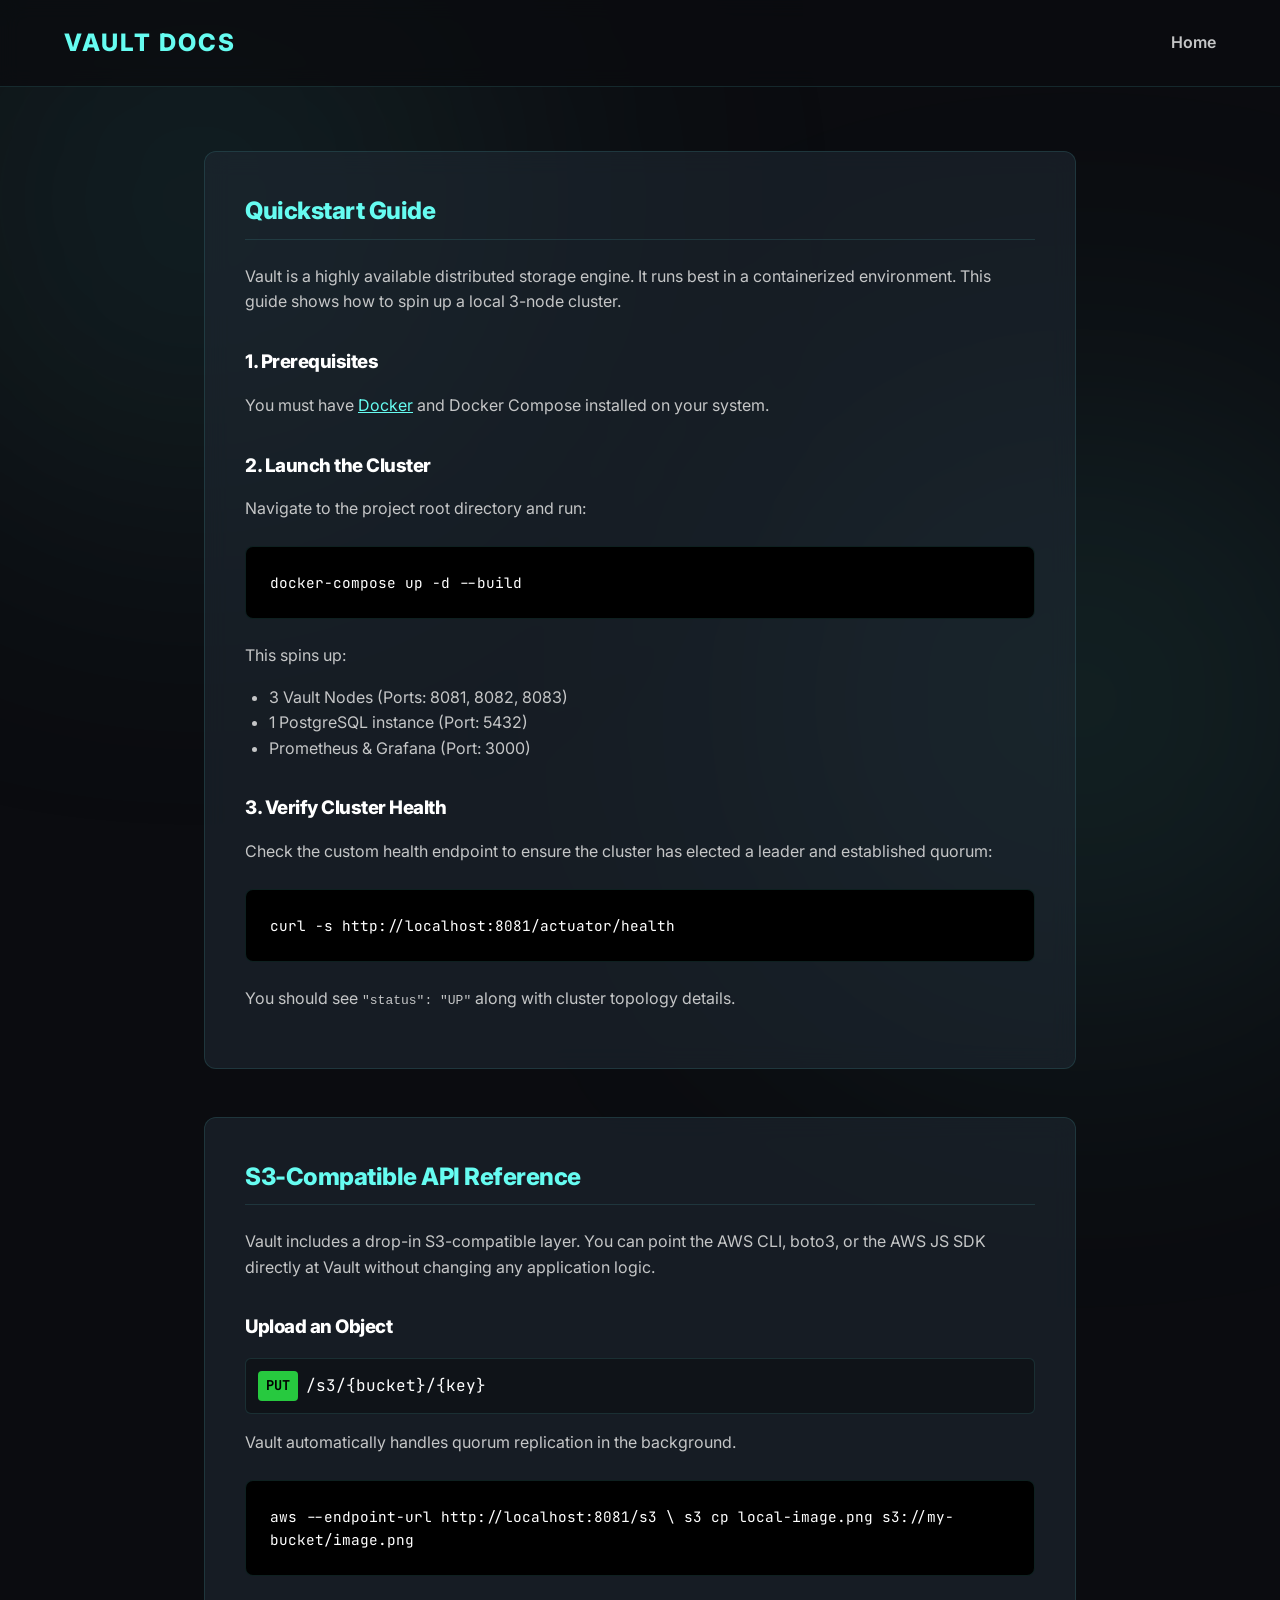
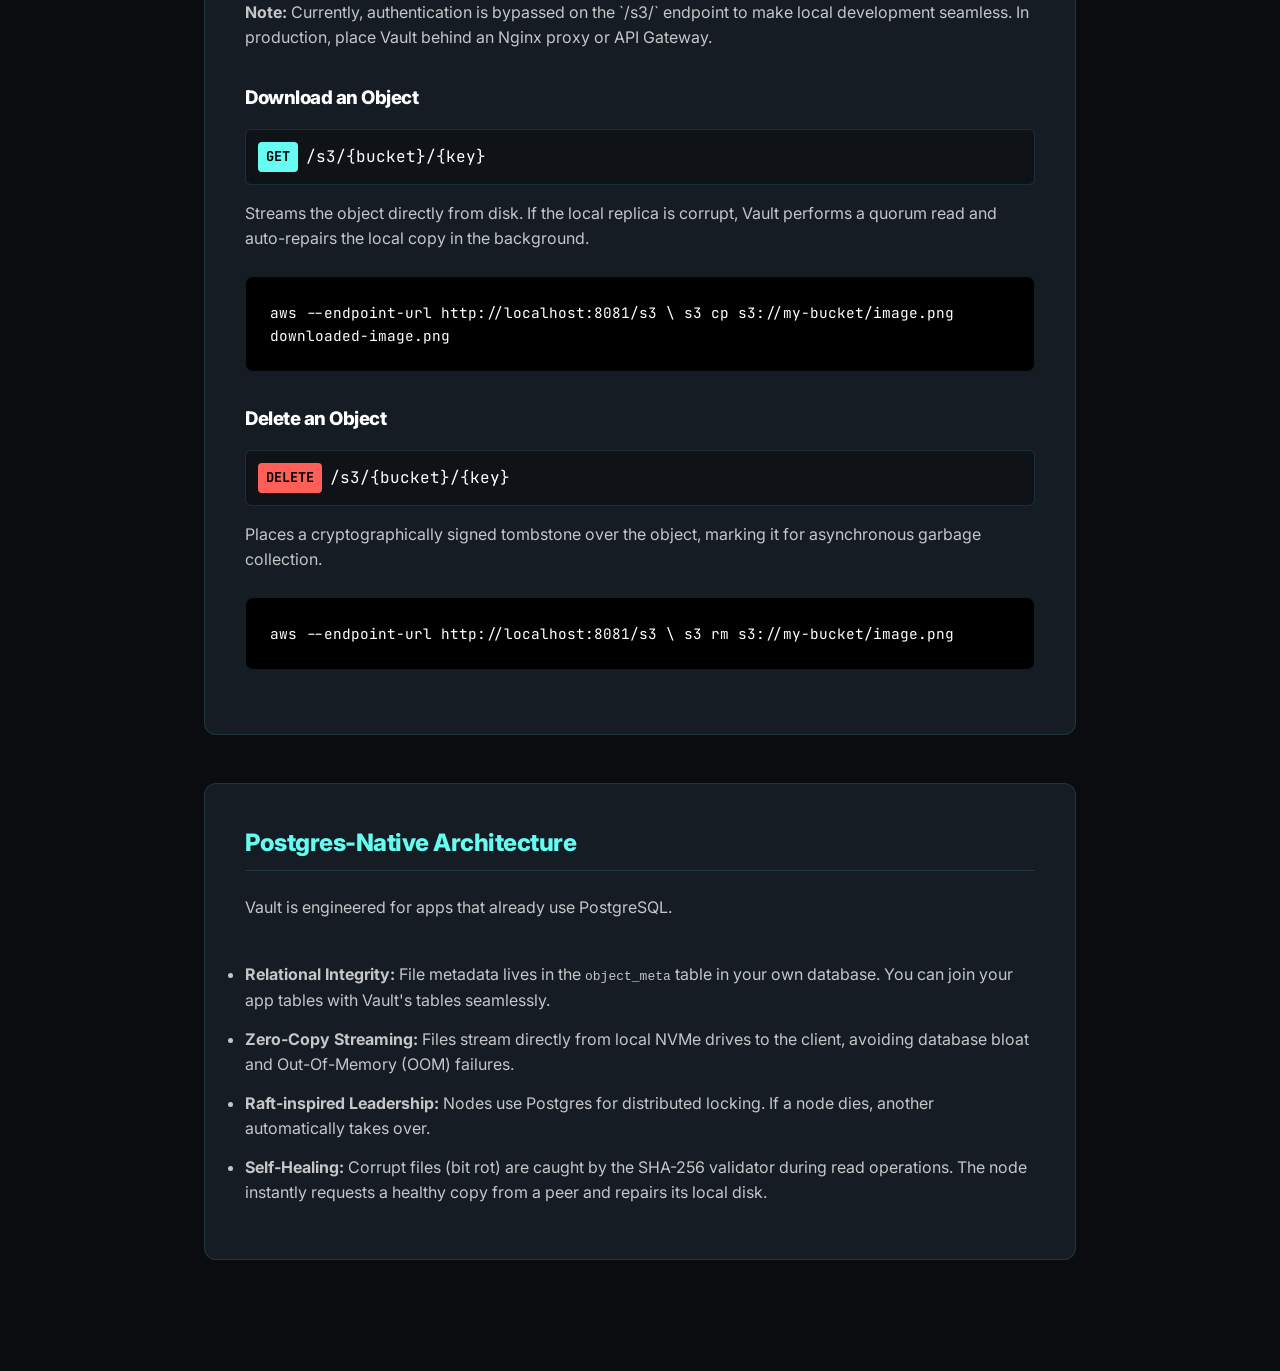
==== website/docs.html @ c1468070 "Initial commit with Vault project fixes" ====
<!DOCTYPE html>
<html lang="en">
<head>
    <meta charset="UTF-8">
    <meta name="viewport" content="width=device-width, initial-scale=1.0">
    <title>Vault Documentation</title>
    <link rel="stylesheet" href="styles.css">
    <link href="https://fonts.googleapis.com/css2?family=Inter:wght@300;400;600;800&family=JetBrains+Mono:wght@400;700&display=swap" rel="stylesheet">
    <style>
        .docs-container {
            max-width: 1000px;
            margin: 0 auto;
            padding: 4rem 5%;
        }
        .docs-section {
            background: var(--surface-color);
            backdrop-filter: blur(12px);
            -webkit-backdrop-filter: blur(12px);
            border: 1px solid var(--surface-border);
            border-radius: 12px;
            padding: 2.5rem;
            margin-bottom: 3rem;
        }
        .docs-section h2 {
            color: var(--primary-color);
            margin-bottom: 1.5rem;
            border-bottom: 1px solid var(--surface-border);
            padding-bottom: 0.5rem;
        }
        .docs-section h3 {
            color: #fff;
            margin: 2rem 0 1rem;
        }
        .docs-section p {
            margin-bottom: 1rem;
            color: var(--text-secondary);
        }
        .code-block {
            background: #000;
            border: 1px solid var(--surface-border);
            padding: 1.5rem;
            border-radius: 8px;
            overflow-x: auto;
            font-family: 'JetBrains Mono', monospace;
            font-size: 0.9rem;
            margin: 1.5rem 0;
            color: #fff;
        }
        .method {
            display: inline-block;
            padding: 0.25rem 0.5rem;
            border-radius: 4px;
            font-weight: bold;
            font-size: 0.85rem;
            margin-right: 0.5rem;
        }
        .method.post { background: #27c93f; color: #000; }
        .method.get { background: #66fcf1; color: #000; }
        .method.delete { background: #ff5f56; color: #000; }
        
        .api-endpoint {
            display: flex;
            align-items: center;
            background: rgba(0,0,0,0.3);
            padding: 0.75rem;
            border-radius: 6px;
            border: 1px solid var(--surface-border);
            margin-bottom: 1rem;
            font-family: 'JetBrains Mono', monospace;
        }
    </style>
</head>
<body>
    <nav class="navbar">
        <div class="logo">Vault Docs</div>
        <ul class="nav-links">
            <li><a href="index.html">Home</a></li>
        </ul>
    </nav>

    <div class="docs-container">
        
        <div class="docs-section" id="quickstart">
            <h2>Quickstart Guide</h2>
            <p>Vault is a highly available distributed storage engine. It runs best in a containerized environment. This guide shows how to spin up a local 3-node cluster.</p>
            
            <h3>1. Prerequisites</h3>
            <p>You must have <a href="https://www.docker.com/products/docker-desktop/" target="_blank" style="color:var(--primary-color)">Docker</a> and Docker Compose installed on your system.</p>

            <h3>2. Launch the Cluster</h3>
            <p>Navigate to the project root directory and run:</p>
            <div class="code-block">docker-compose up -d --build</div>
            <p>This spins up:</p>
            <ul>
                <li style="color:var(--text-secondary); margin-left: 1.5rem;">3 Vault Nodes (Ports: 8081, 8082, 8083)</li>
                <li style="color:var(--text-secondary); margin-left: 1.5rem;">1 PostgreSQL instance (Port: 5432)</li>
                <li style="color:var(--text-secondary); margin-left: 1.5rem;">Prometheus & Grafana (Port: 3000)</li>
            </ul>

            <h3>3. Verify Cluster Health</h3>
            <p>Check the custom health endpoint to ensure the cluster has elected a leader and established quorum:</p>
            <div class="code-block">curl -s http://localhost:8081/actuator/health</div>
            <p>You should see <code>"status": "UP"</code> along with cluster topology details.</p>
        </div>

        <div class="docs-section" id="api">
            <h2>S3-Compatible API Reference</h2>
            <p>Vault includes a drop-in S3-compatible layer. You can point the AWS CLI, boto3, or the AWS JS SDK directly at Vault without changing any application logic.</p>

            <h3>Upload an Object</h3>
            <div class="api-endpoint">
                <span class="method post">PUT</span>
                <span>/s3/{bucket}/{key}</span>
            </div>
            <p>Vault automatically handles quorum replication in the background.</p>
            <div class="code-block">aws --endpoint-url http://localhost:8081/s3 \
  s3 cp local-image.png s3://my-bucket/image.png</div>
            <p><strong>Note:</strong> Currently, authentication is bypassed on the `/s3/` endpoint to make local development seamless. In production, place Vault behind an Nginx proxy or API Gateway.</p>

            <h3>Download an Object</h3>
            <div class="api-endpoint">
                <span class="method get">GET</span>
                <span>/s3/{bucket}/{key}</span>
            </div>
            <p>Streams the object directly from disk. If the local replica is corrupt, Vault performs a quorum read and auto-repairs the local copy in the background.</p>
            <div class="code-block">aws --endpoint-url http://localhost:8081/s3 \
  s3 cp s3://my-bucket/image.png downloaded-image.png</div>

            <h3>Delete an Object</h3>
            <div class="api-endpoint">
                <span class="method delete">DELETE</span>
                <span>/s3/{bucket}/{key}</span>
            </div>
            <p>Places a cryptographically signed tombstone over the object, marking it for asynchronous garbage collection.</p>
            <div class="code-block">aws --endpoint-url http://localhost:8081/s3 \
  s3 rm s3://my-bucket/image.png</div>
        </div>

        <div class="docs-section" id="architecture">
            <h2>Postgres-Native Architecture</h2>
            <p>Vault is engineered for apps that already use PostgreSQL.</p>
            <br>
            <ul>
                <li style="color:var(--text-secondary); margin-bottom: 0.8rem;"><strong>Relational Integrity:</strong> File metadata lives in the <code>object_meta</code> table in your own database. You can join your app tables with Vault's tables seamlessly.</li>
                <li style="color:var(--text-secondary); margin-bottom: 0.8rem;"><strong>Zero-Copy Streaming:</strong> Files stream directly from local NVMe drives to the client, avoiding database bloat and Out-Of-Memory (OOM) failures.</li>
                <li style="color:var(--text-secondary); margin-bottom: 0.8rem;"><strong>Raft-inspired Leadership:</strong> Nodes use Postgres for distributed locking. If a node dies, another automatically takes over.</li>
                <li style="color:var(--text-secondary); margin-bottom: 0.8rem;"><strong>Self-Healing:</strong> Corrupt files (bit rot) are caught by the SHA-256 validator during read operations. The node instantly requests a healthy copy from a peer and repairs its local disk.</li>
            </ul>
        </div>
    </div>
</body>
</html>
---- website/styles.css ----
:root {
    --bg-color: #0b0c10;
    --surface-color: rgba(31, 40, 51, 0.6);
    --surface-border: rgba(69, 162, 158, 0.2);
    --primary-color: #66fcf1;
    --secondary-color: #45a29e;
    --text-primary: #ffffff;
    --text-secondary: #c5c6c7;
    --glow-spread: rgba(102, 252, 241, 0.4);
}

* {
    margin: 0;
    padding: 0;
    box-sizing: border-box;
}

html {
    scroll-behavior: smooth;
    scroll-padding-top: 100px; /* Fix for sticky navbar anchor obscuring */
}

body {
    font-family: 'Inter', sans-serif;
    background-color: var(--bg-color);
    color: var(--text-primary);
    line-height: 1.6;
    overflow-x: hidden;
}

/* Background elements for depth */
body::before, body::after {
    content: '';
    position: fixed;
    width: 600px;
    height: 600px;
    border-radius: 50%;
    filter: blur(150px);
    z-index: -1;
}

body::before {
    top: -100px;
    left: -100px;
    background: rgba(69, 162, 158, 0.15);
}

body::after {
    bottom: -100px;
    right: -100px;
    background: rgba(102, 252, 241, 0.1);
}

/* Glassmorphism utility */
.glass {
    background: var(--surface-color);
    backdrop-filter: blur(12px);
    -webkit-backdrop-filter: blur(12px);
    border: 1px solid var(--surface-border);
    border-radius: 16px;
}

/* Typography */
h1, h2, h3 {
    font-weight: 800;
    letter-spacing: -0.5px;
}

.glow-text {
    font-size: 4rem;
    background: linear-gradient(90deg, #fff, var(--primary-color));
    -webkit-background-clip: text;
    -webkit-text-fill-color: transparent;
    text-shadow: 0 0 30px var(--glow-spread);
    margin-bottom: 1.5rem;
    line-height: 1.1;
}

.section-title {
    font-size: 2.5rem;
    text-align: center;
    margin-bottom: 3rem;
    color: var(--primary-color);
}

/* Navigation */
.navbar {
    display: flex;
    justify-content: space-between;
    align-items: center;
    padding: 1.5rem 5%;
    position: sticky;
    top: 0;
    z-index: 100;
    background: rgba(11, 12, 16, 0.8);
    backdrop-filter: blur(10px);
    border-bottom: 1px solid var(--surface-border);
}

.logo {
    font-size: 1.5rem;
    font-weight: 800;
    color: var(--primary-color);
    letter-spacing: 2px;
    text-transform: uppercase;
}

.nav-links {
    list-style: none;
    display: flex;
    gap: 2rem;
    align-items: center;
}

.nav-links a {
    color: var(--text-secondary);
    text-decoration: none;
    font-weight: 600;
    transition: color 0.3s ease;
}

.nav-links a:hover {
    color: var(--primary-color);
}

/* Buttons */
.btn {
    display: inline-block;
    padding: 0.8rem 1.5rem;
    border-radius: 8px;
    font-weight: 600;
    text-decoration: none;
    transition: all 0.3s ease;
    cursor: pointer;
    border: none;
}

.primary-btn {
    background: var(--primary-color);
    color: var(--bg-color);
    font-size: 1.1rem;
    padding: 1rem 2rem;
    box-shadow: 0 0 20px rgba(102, 252, 241, 0.3);
}

.primary-btn:hover {
    transform: translateY(-2px);
    box-shadow: 0 0 30px rgba(102, 252, 241, 0.5);
}

.primary-btn-sm {
    background: var(--primary-color);
    color: var(--bg-color);
    padding: 0.5rem 1rem;
}

.secondary-btn {
    background: transparent;
    color: var(--primary-color);
    border: 1px solid var(--primary-color);
    font-size: 1.1rem;
    padding: 1rem 2rem;
}

.secondary-btn:hover {
    background: rgba(102, 252, 241, 0.1);
}

/* Hero Section */
.hero {
    display: flex;
    align-items: center;
    justify-content: space-between;
    padding: 8rem 5%;
    min-height: 80vh;
}

.hero-content {
    flex: 1;
    max-width: 600px;
}

.hero-content p {
    font-size: 1.25rem;
    color: var(--text-secondary);
    margin-bottom: 2.5rem;
}

.hero-buttons {
    display: flex;
    gap: 1.5rem;
}

/* Floating 3D Cube Animation for Hero */
.hero-visual {
    flex: 1;
    display: flex;
    justify-content: center;
    align-items: center;
    perspective: 1000px;
}

.cube-container {
    width: 200px;
    height: 200px;
}

.cube {
    width: 100%;
    height: 100%;
    position: relative;
    transform-style: preserve-3d;
    animation: rotate 15s infinite linear;
}

.face {
    position: absolute;
    width: 200px;
    height: 200px;
    background: rgba(69, 162, 158, 0.2);
    border: 2px solid var(--primary-color);
    box-shadow: 0 0 20px var(--glow-spread) inset;
}

.front  { transform: translateZ(100px); }
.back   { transform: rotateY(180deg) translateZ(100px); }
.right  { transform: rotateY(90deg) translateZ(100px); }
.left   { transform: rotateY(-90deg) translateZ(100px); }
.top    { transform: rotateX(90deg) translateZ(100px); }
.bottom { transform: rotateX(-90deg) translateZ(100px); }

@keyframes rotate {
    0% { transform: rotateX(0) rotateY(0) rotateZ(0); }
    100% { transform: rotateX(360deg) rotateY(360deg) rotateZ(360deg); }
}

/* Sections */
section {
    padding: 6rem 5%;
}

/* Features Grid */
.features-grid {
    display: grid;
    grid-template-columns: repeat(auto-fit, minmax(250px, 1fr));
    gap: 2rem;
}

.feature-card {
    padding: 2.5rem;
    transition: transform 0.3s ease, border-color 0.3s ease;
}

.feature-card:hover {
    transform: translateY(-10px);
    border-color: var(--primary-color);
}

.feature-card .icon {
    font-size: 2.5rem;
    margin-bottom: 1.5rem;
}

.feature-card h3 {
    margin-bottom: 1rem;
    color: #fff;
    font-size: 1.25rem;
}

.feature-card p {
    color: var(--text-secondary);
    font-size: 0.95rem;
}

/* Architecture Section */
.architecture-section .arch-content {
    max-width: 800px;
    margin: 0 auto;
    padding: 3rem;
}

.arch-content p {
    margin-bottom: 1.5rem;
    font-size: 1.1rem;
    color: var(--text-secondary);
}

.arch-terminal {
    background: #000;
    border-radius: 8px;
    overflow: hidden;
    margin-top: 2rem;
    border: 1px solid var(--surface-border);
}

.terminal-header {
    background: #1f2833;
    padding: 0.5rem 1rem;
    display: flex;
    gap: 0.5rem;
}

.dot {
    width: 12px;
    height: 12px;
    border-radius: 50%;
}
.dot.red { background: #ff5f56; }
.dot.yellow { background: #ffbd2e; }
.dot.green { background: #27c93f; }

.terminal-body {
    padding: 1.5rem;
    font-family: 'JetBrains Mono', monospace;
    font-size: 0.9rem;
    overflow-x: auto;
}

.terminal-body .comment { color: #6a9955; }
.terminal-body .success { color: var(--primary-color); }

/* Quickstart */
.quickstart-steps {
    display: grid;
    grid-template-columns: repeat(auto-fit, minmax(300px, 1fr));
    gap: 2rem;
}

.step {
    padding: 2rem;
    text-align: center;
}

.step h3 {
    color: var(--primary-color);
    margin-bottom: 1rem;
}

.step p {
    color: var(--text-secondary);
    margin-bottom: 1.5rem;
}

.step code {
    display: block;
    background: rgba(0,0,0,0.5);
    padding: 1rem;
    border-radius: 6px;
    font-family: 'JetBrains Mono', monospace;
    color: #fff;
    border: 1px solid var(--surface-border);
}

/* Footer */
footer {
    text-align: center;
    padding: 3rem;
    border-top: 1px solid var(--surface-border);
    color: var(--text-secondary);
    margin-top: 4rem;
}

/* Responsive */
@media (max-width: 900px) {
    .hero {
        flex-direction: column;
        text-align: center;
        padding-top: 4rem;
    }
    
    .hero-content {
        margin-bottom: 4rem;
    }
    
    .hero-buttons {
        justify-content: center;
    }
    
    .nav-links {
        display: none; /* simple mobile hide for MVP */
    }
}
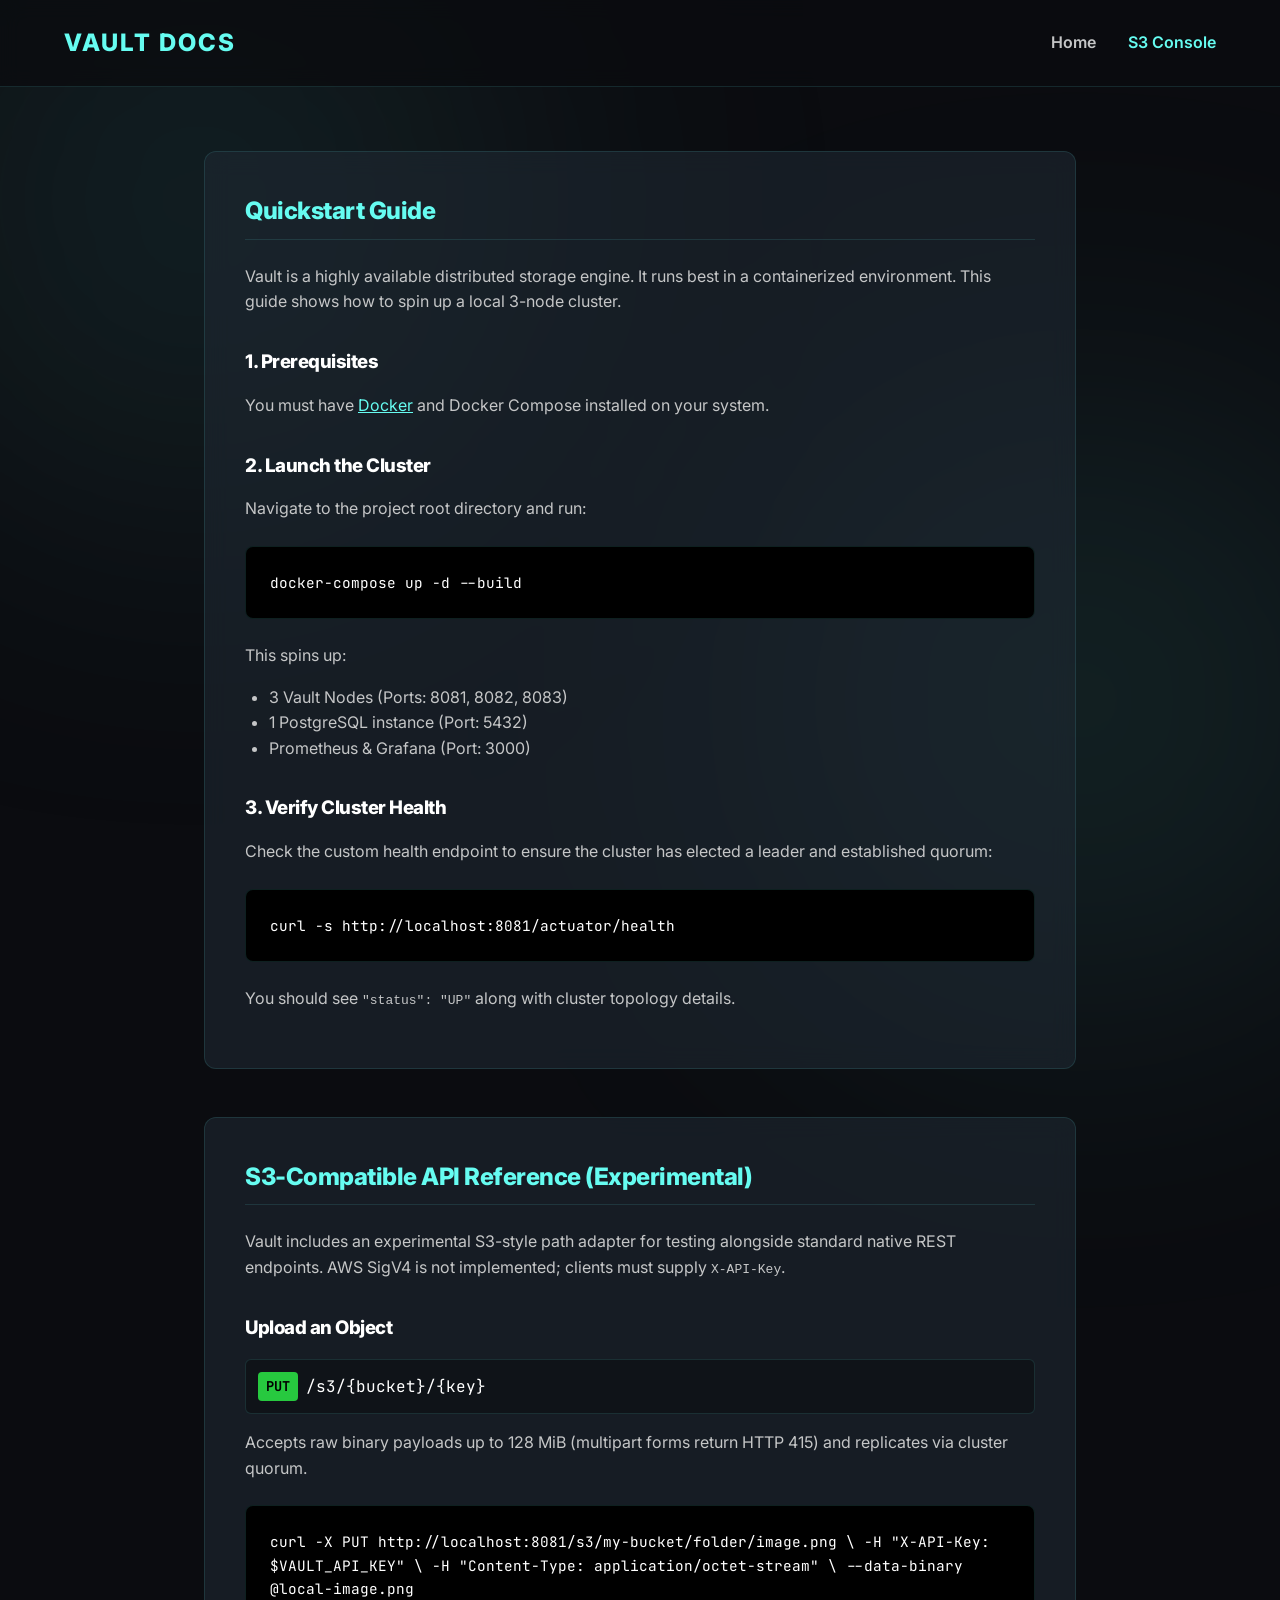
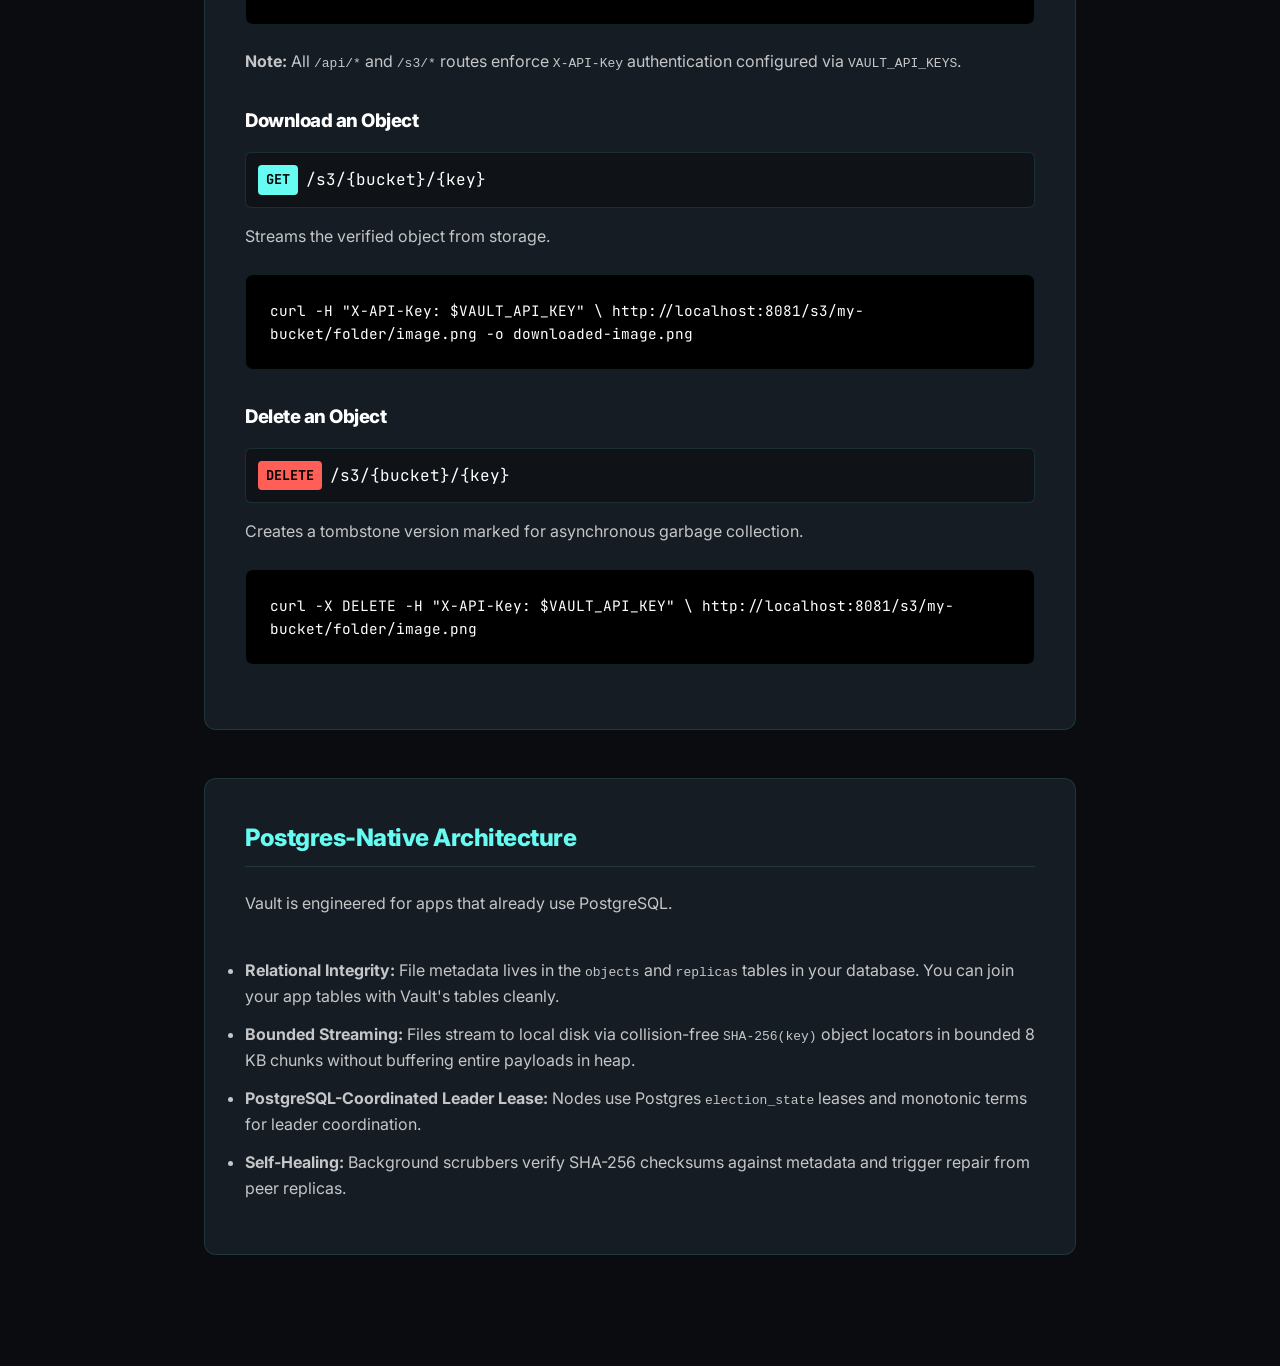
==== commit bb7a5d73: "feat: Vault PostgreSQL-native distributed object storage engine Multi-node distributed object store " ====
--- a/website/docs.html
+++ b/website/docs.html
@@ -75,6 +75,7 @@
         <div class="logo">Vault Docs</div>
         <ul class="nav-links">
             <li><a href="index.html">Home</a></li>
+            <li><a href="console.html" style="color: var(--primary-color); font-weight: 600;">S3 Console</a></li>
         </ul>
     </nav>
 
@@ -104,36 +105,38 @@
         </div>
 
         <div class="docs-section" id="api">
-            <h2>S3-Compatible API Reference</h2>
-            <p>Vault includes a drop-in S3-compatible layer. You can point the AWS CLI, boto3, or the AWS JS SDK directly at Vault without changing any application logic.</p>
+            <h2>S3-Compatible API Reference (Experimental)</h2>
+            <p>Vault includes an experimental S3-style path adapter for testing alongside standard native REST endpoints. AWS SigV4 is not implemented; clients must supply <code>X-API-Key</code>.</p>
 
             <h3>Upload an Object</h3>
             <div class="api-endpoint">
                 <span class="method post">PUT</span>
                 <span>/s3/{bucket}/{key}</span>
             </div>
-            <p>Vault automatically handles quorum replication in the background.</p>
-            <div class="code-block">aws --endpoint-url http://localhost:8081/s3 \
-  s3 cp local-image.png s3://my-bucket/image.png</div>
-            <p><strong>Note:</strong> Currently, authentication is bypassed on the `/s3/` endpoint to make local development seamless. In production, place Vault behind an Nginx proxy or API Gateway.</p>
+            <p>Accepts raw binary payloads up to 128 MiB (multipart forms return HTTP 415) and replicates via cluster quorum.</p>
+            <div class="code-block">curl -X PUT http://localhost:8081/s3/my-bucket/folder/image.png \
+  -H "X-API-Key: $VAULT_API_KEY" \
+  -H "Content-Type: application/octet-stream" \
+  --data-binary @local-image.png</div>
+            <p><strong>Note:</strong> All <code>/api/*</code> and <code>/s3/*</code> routes enforce <code>X-API-Key</code> authentication configured via <code>VAULT_API_KEYS</code>.</p>
 
             <h3>Download an Object</h3>
             <div class="api-endpoint">
                 <span class="method get">GET</span>
                 <span>/s3/{bucket}/{key}</span>
             </div>
-            <p>Streams the object directly from disk. If the local replica is corrupt, Vault performs a quorum read and auto-repairs the local copy in the background.</p>
-            <div class="code-block">aws --endpoint-url http://localhost:8081/s3 \
-  s3 cp s3://my-bucket/image.png downloaded-image.png</div>
+            <p>Streams the verified object from storage.</p>
+            <div class="code-block">curl -H "X-API-Key: $VAULT_API_KEY" \
+  http://localhost:8081/s3/my-bucket/folder/image.png -o downloaded-image.png</div>
 
             <h3>Delete an Object</h3>
             <div class="api-endpoint">
                 <span class="method delete">DELETE</span>
                 <span>/s3/{bucket}/{key}</span>
             </div>
-            <p>Places a cryptographically signed tombstone over the object, marking it for asynchronous garbage collection.</p>
-            <div class="code-block">aws --endpoint-url http://localhost:8081/s3 \
-  s3 rm s3://my-bucket/image.png</div>
+            <p>Creates a tombstone version marked for asynchronous garbage collection.</p>
+            <div class="code-block">curl -X DELETE -H "X-API-Key: $VAULT_API_KEY" \
+  http://localhost:8081/s3/my-bucket/folder/image.png</div>
         </div>
 
         <div class="docs-section" id="architecture">
@@ -141,10 +144,10 @@
             <p>Vault is engineered for apps that already use PostgreSQL.</p>
             <br>
             <ul>
-                <li style="color:var(--text-secondary); margin-bottom: 0.8rem;"><strong>Relational Integrity:</strong> File metadata lives in the <code>object_meta</code> table in your own database. You can join your app tables with Vault's tables seamlessly.</li>
-                <li style="color:var(--text-secondary); margin-bottom: 0.8rem;"><strong>Zero-Copy Streaming:</strong> Files stream directly from local NVMe drives to the client, avoiding database bloat and Out-Of-Memory (OOM) failures.</li>
-                <li style="color:var(--text-secondary); margin-bottom: 0.8rem;"><strong>Raft-inspired Leadership:</strong> Nodes use Postgres for distributed locking. If a node dies, another automatically takes over.</li>
-                <li style="color:var(--text-secondary); margin-bottom: 0.8rem;"><strong>Self-Healing:</strong> Corrupt files (bit rot) are caught by the SHA-256 validator during read operations. The node instantly requests a healthy copy from a peer and repairs its local disk.</li>
+                <li style="color:var(--text-secondary); margin-bottom: 0.8rem;"><strong>Relational Integrity:</strong> File metadata lives in the <code>objects</code> and <code>replicas</code> tables in your database. You can join your app tables with Vault's tables cleanly.</li>
+                <li style="color:var(--text-secondary); margin-bottom: 0.8rem;"><strong>Bounded Streaming:</strong> Files stream to local disk via collision-free <code>SHA-256(key)</code> object locators in bounded 8 KB chunks without buffering entire payloads in heap.</li>
+                <li style="color:var(--text-secondary); margin-bottom: 0.8rem;"><strong>PostgreSQL-Coordinated Leader Lease:</strong> Nodes use Postgres <code>election_state</code> leases and monotonic terms for leader coordination.</li>
+                <li style="color:var(--text-secondary); margin-bottom: 0.8rem;"><strong>Self-Healing:</strong> Background scrubbers verify SHA-256 checksums against metadata and trigger repair from peer replicas.</li>
             </ul>
         </div>
     </div>
